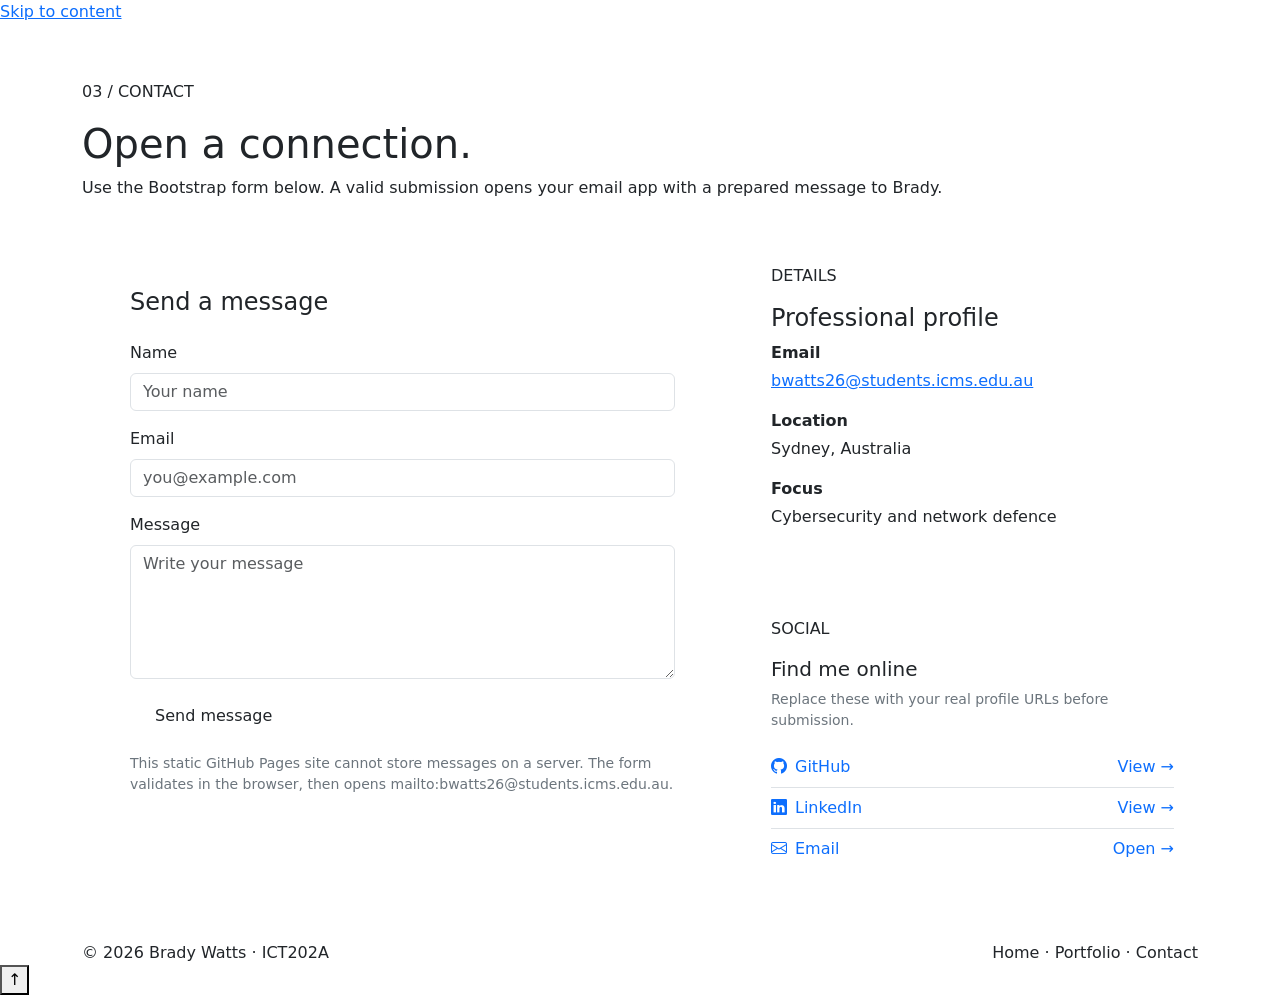
==== contact.html @ dea026ff "Add files via upload" ====
<!DOCTYPE html>
<html lang="en">
<head>
  <meta charset="UTF-8">
  <meta name="viewport" content="width=device-width, initial-scale=1">
  <title>Contact | Brady Watts</title>
  <meta name="description" content="Contact Brady Watts, ICMS cybersecurity student. Send a message by name, email and message form.">
  <link rel="preconnect" href="https://fonts.googleapis.com">
  <link rel="preconnect" href="https://fonts.gstatic.com" crossorigin>
  <link href="https://fonts.googleapis.com/css2?family=DM+Sans:wght@400;500;600;700&family=Space+Mono:wght@400;700&display=swap" rel="stylesheet">
  <link href="https://cdn.jsdelivr.net/npm/bootstrap@5.3.3/dist/css/bootstrap.min.css" rel="stylesheet">
  <link rel="stylesheet" href="https://cdn.jsdelivr.net/npm/bootstrap-icons@1.11.3/font/bootstrap-icons.min.css">
  <link rel="stylesheet" href="css/style.css">
</head>
<body>
  <a class="skip-link" href="#main">Skip to content</a>
  <div class="page-grid" aria-hidden="true"></div>
  <nav class="navbar navbar-expand-lg navbar-dark navbar-cyber sticky-top">
    <div class="container">
      <a class="navbar-brand" href="index.html"><span class="brand-mark">BW</span>brady<span>.sec</span></a>
      <button class="navbar-toggler" type="button" data-bs-toggle="collapse" data-bs-target="#mainNav" aria-controls="mainNav" aria-expanded="false" aria-label="Toggle navigation">
        <span class="navbar-toggler-icon"></span>
      </button>
      <div class="collapse navbar-collapse" id="mainNav">
        <ul class="navbar-nav ms-auto">
          <li class="nav-item"><a class="nav-link" href="index.html">Home</a></li>
          <li class="nav-item"><a class="nav-link" href="portfolio.html">Portfolio / Subjects</a></li>
          <li class="nav-item"><a class="nav-link active" aria-current="page" href="contact.html">Contact</a></li>
        </ul>
      </div>
    </div>
  </nav>

  <main id="main">
    <section class="hero pb-4">
      <div class="container">
        <p class="kicker">03 / CONTACT</p>
        <h1>Open a <span>connection.</span></h1>
        <p class="lead-muted">Use the Bootstrap form below. A valid submission opens your email app with a prepared message to Brady.</p>
      </div>
    </section>

    <section class="pb-5">
      <div class="container">
        <div class="row g-4">
          <div class="col-lg-7">
            <div class="panel p-4 p-md-5 h-100">
              <h2 class="h4 mb-4">Send a message</h2>
              <form id="contactForm" class="needs-validation" novalidate>
                <div class="mb-3">
                  <label for="name" class="form-label">Name</label>
                  <input type="text" class="form-control" id="name" name="name" required minlength="2" placeholder="Your name">
                  <div class="invalid-feedback">Please enter your name.</div>
                </div>
                <div class="mb-3">
                  <label for="email" class="form-label">Email</label>
                  <input type="email" class="form-control" id="email" name="email" required placeholder="you@example.com">
                  <div class="invalid-feedback">Please enter a valid email address.</div>
                </div>
                <div class="mb-3">
                  <label for="message" class="form-label">Message</label>
                  <textarea class="form-control" id="message" name="message" rows="5" required minlength="8" placeholder="Write your message"></textarea>
                  <div class="invalid-feedback">Please enter a message.</div>
                </div>
                <button type="submit" class="btn btn-mint px-4 py-2">Send message</button>
                <p class="form-status mt-3" id="formStatus" role="status"></p>
                <p class="small text-secondary mt-2">This static GitHub Pages site cannot store messages on a server. The form validates in the browser, then opens mailto:bwatts26@students.icms.edu.au.</p>
              </form>
            </div>
          </div>
          <div class="col-lg-5">
            <div class="info-card p-4 mb-4">
              <p class="section-kicker">DETAILS</p>
              <h2 class="h4">Professional profile</h2>
              <p class="mb-1"><strong>Email</strong></p>
              <p><a href="mailto:bwatts26@students.icms.edu.au">bwatts26@students.icms.edu.au</a></p>
              <p class="mb-1"><strong>Location</strong></p>
              <p>Sydney, Australia</p>
              <p class="mb-1"><strong>Focus</strong></p>
              <p>Cybersecurity and network defence</p>
            </div>
            <div class="info-card p-4">
              <p class="section-kicker">SOCIAL</p>
              <h2 class="h5">Find me online</h2>
              <p class="small text-secondary">Replace these with your real profile URLs before submission.</p>
              <a class="d-flex justify-content-between py-2 border-bottom text-decoration-none" href="https://github.com/" target="_blank" rel="noopener noreferrer">
                <span><i class="bi bi-github me-2"></i>GitHub</span><span>View →</span>
              </a>
              <a class="d-flex justify-content-between py-2 border-bottom text-decoration-none" href="https://www.linkedin.com/" target="_blank" rel="noopener noreferrer">
                <span><i class="bi bi-linkedin me-2"></i>LinkedIn</span><span>View →</span>
              </a>
              <a class="d-flex justify-content-between py-2 text-decoration-none" href="mailto:bwatts26@students.icms.edu.au">
                <span><i class="bi bi-envelope me-2"></i>Email</span><span>Open →</span>
              </a>
            </div>
          </div>
        </div>
      </div>
    </section>
  </main>

  <footer class="site-footer">
    <div class="container d-flex flex-wrap justify-content-between gap-2">
      <span>© <span id="year">2026</span> Brady Watts · ICT202A</span>
      <span>Home · Portfolio · Contact</span>
    </div>
  </footer>
  <button class="back-to-top" id="toTop" type="button" aria-label="Back to top">↑</button>
  <script src="https://cdn.jsdelivr.net/npm/bootstrap@5.3.3/dist/js/bootstrap.bundle.min.js"></script>
  <script src="js/script.js"></script>
</body>
</html>
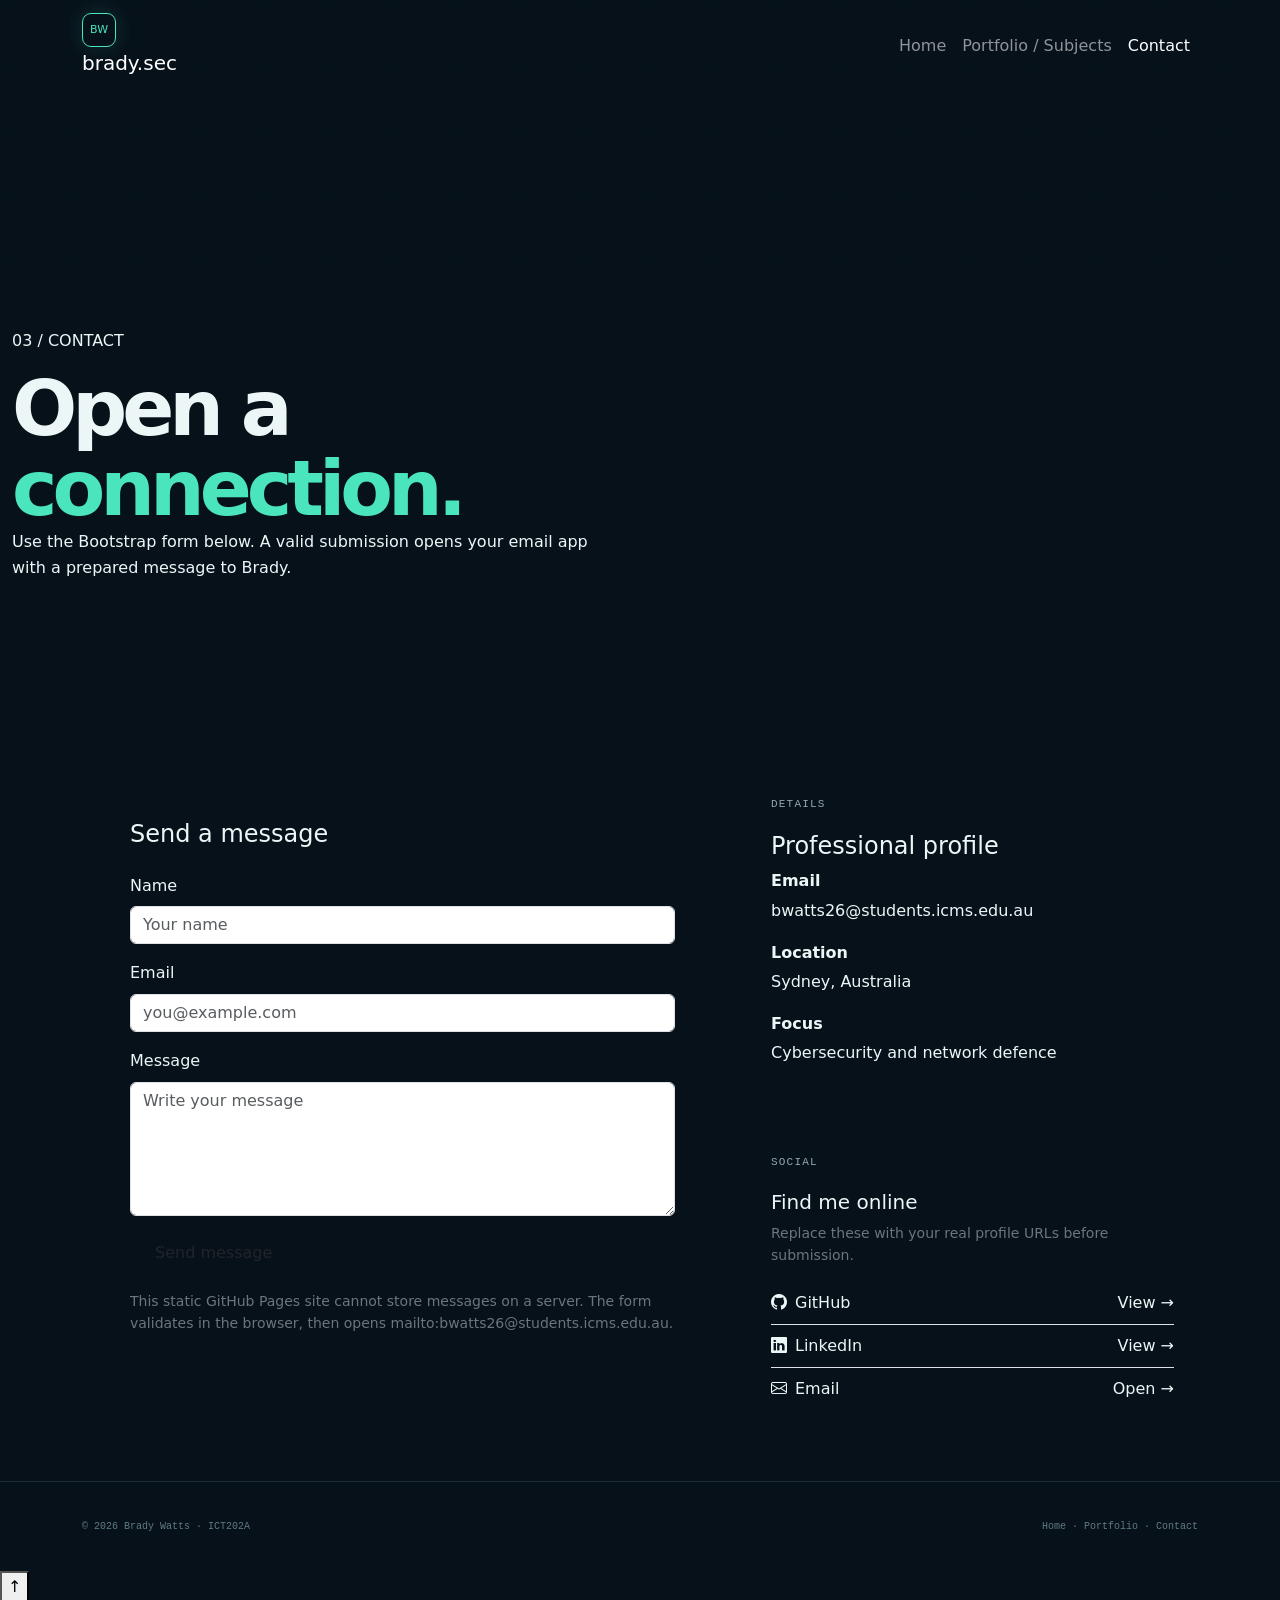
==== commit ad283d82: "Update stylesheet and script paths in contact.html" ====
--- a/contact.html
+++ b/contact.html
@@ -10,7 +10,7 @@
   <link href="https://fonts.googleapis.com/css2?family=DM+Sans:wght@400;500;600;700&family=Space+Mono:wght@400;700&display=swap" rel="stylesheet">
   <link href="https://cdn.jsdelivr.net/npm/bootstrap@5.3.3/dist/css/bootstrap.min.css" rel="stylesheet">
   <link rel="stylesheet" href="https://cdn.jsdelivr.net/npm/bootstrap-icons@1.11.3/font/bootstrap-icons.min.css">
-  <link rel="stylesheet" href="css/style.css">
+  <link rel="stylesheet" href="style.css">
 </head>
 <body>
   <a class="skip-link" href="#main">Skip to content</a>
@@ -107,6 +107,6 @@
   </footer>
   <button class="back-to-top" id="toTop" type="button" aria-label="Back to top">↑</button>
   <script src="https://cdn.jsdelivr.net/npm/bootstrap@5.3.3/dist/js/bootstrap.bundle.min.js"></script>
-  <script src="js/script.js"></script>
+  <script src="script.js"></script>
 </body>
 </html>
--- a/style.css
+++ b/style.css
@@ -0,0 +1,205 @@
+:root {
+  --bg: #07111a;
+  --bg-soft: #0b1822;
+  --panel: rgba(12, 28, 40, 0.78);
+  --panel-solid: #0d202d;
+  --line: rgba(151, 180, 198, 0.18);
+  --line-bright: rgba(74, 229, 187, 0.42);
+  --text: #edf6f6;
+  --muted: #93a7b3;
+  --mint: #4ae5bb;
+  --mint-dark: #1bc193;
+  --blue: #80a9ff;
+  --orange: #ffb86c;
+  --purple: #c49bff;
+  --danger: #ff7d8f;
+  --mono: "Space Mono", ui-monospace, SFMono-Regular, Menlo, Consolas, monospace;
+  --sans: "DM Sans", Inter, system-ui, -apple-system, BlinkMacSystemFont, "Segoe UI", sans-serif;
+  --shadow: 0 24px 70px rgba(0, 0, 0, 0.3);
+}
+
+* { box-sizing: border-box; }
+html { scroll-behavior: smooth; }
+body {
+  position: relative;
+  min-width: 320px;
+  margin: 0;
+  color: var(--text);
+  background: var(--bg);
+  font-family: var(--sans);
+  line-height: 1.6;
+  overflow-x: hidden;
+}
+body::selection { color: var(--bg); background: var(--mint); }
+a { color: inherit; text-decoration: none; }
+button, input, textarea { font: inherit; }
+button { cursor: pointer; }
+.shell { width: min(1180px, calc(100% - 48px)); margin-inline: auto; }
+.mono, .terminal-label, .terminal-window, .section-kicker, .filter-row, .file-type, .project-status, .tag-row, .code-profile, .footer-command { font-family: var(--mono); }
+.text-mint, .prompt-green { color: var(--mint); }
+.sr-only {
+  position: absolute; width: 1px; height: 1px; padding: 0; margin: -1px;
+  overflow: hidden; clip: rect(0, 0, 0, 0); white-space: nowrap; border: 0;
+}
+.skip-link { position: fixed; top: 12px; left: 12px; z-index: 100; padding: 10px 14px; border-radius: 8px; color: var(--bg); background: var(--mint); transform: translateY(-160%); transition: transform .2s ease; }
+.skip-link:focus { transform: translateY(0); }
+.page-grid {
+  position: fixed; inset: 0; z-index: -3; pointer-events: none; opacity: .32;
+  background-image: linear-gradient(rgba(74, 229, 187, .045) 1px, transparent 1px), linear-gradient(90deg, rgba(74, 229, 187, .045) 1px, transparent 1px);
+  background-size: 64px 64px;
+  mask-image: linear-gradient(to bottom, black, transparent 85%);
+}
+.ambient-glow { position: fixed; z-index: -2; width: 420px; height: 420px; border-radius: 50%; pointer-events: none; filter: blur(90px); opacity: .11; }
+.glow-one { top: 8%; left: -180px; background: var(--mint); }
+.glow-two { top: 42%; right: -220px; background: var(--blue); }
+
+/* Header */
+.site-header { position: sticky; top: 0; z-index: 20; border-bottom: 1px solid rgba(151, 180, 198, .1); background: rgba(7, 17, 26, .76); backdrop-filter: blur(18px); }
+.nav { min-height: 78px; display: flex; align-items: center; gap: 30px; }
+.brand { display: inline-flex; align-items: center; gap: 11px; font-family: var(--mono); font-size: 15px; font-weight: 700; letter-spacing: -.03em; }
+.brand-mark { display: grid; place-items: center; width: 34px; height: 34px; border: 1px solid var(--mint); border-radius: 9px; color: var(--mint); font-size: 11px; box-shadow: 0 0 22px rgba(74, 229, 187, .16); }
+.nav-links { display: flex; align-items: center; gap: 27px; margin-left: auto; color: var(--muted); font-family: var(--mono); font-size: 12px; }
+.nav-links a { transition: color .2s ease; }
+.nav-links a:hover, .nav-links a:focus-visible { color: var(--mint); }
+.nav-contact { padding: 10px 14px; border: 1px solid var(--line); border-radius: 6px; color: var(--text) !important; }
+.nav-contact:hover, .nav-contact:focus-visible { border-color: var(--mint); background: rgba(74, 229, 187, .07); }
+.system-status { display: flex; align-items: center; gap: 8px; color: var(--muted); font: 10px var(--mono); letter-spacing: .08em; white-space: nowrap; }
+.status-dot { width: 7px; height: 7px; border-radius: 50%; background: var(--mint); box-shadow: 0 0 12px var(--mint); }
+.nav-toggle { display: none; margin-left: auto; padding: 8px; border: 0; background: transparent; }
+.nav-toggle span { display: block; width: 23px; height: 2px; margin: 5px 0; background: var(--text); transition: transform .2s ease; }
+
+/* Hero */
+.hero { display: grid; grid-template-columns: minmax(0, 1.02fr) minmax(400px, .98fr); align-items: center; gap: clamp(42px, 7vw, 100px); min-height: 680px; padding-top: 84px; padding-bottom: 75px; }
+.terminal-label { margin: 0 0 22px; color: var(--muted); font-size: 12px; }
+.hero h1 { max-width: 700px; margin: 0; font-size: clamp(44px, 6vw, 79px); font-weight: 600; line-height: 1.04; letter-spacing: -.065em; }
+.hero h1 span { color: var(--mint); }
+.hero-description { max-width: 595px; margin: 27px 0 0; color: var(--muted); font-size: 17px; line-height: 1.75; }
+.hero-actions { display: flex; flex-wrap: wrap; gap: 12px; margin-top: 32px; }
+.button { display: inline-flex; align-items: center; justify-content: center; gap: 10px; min-height: 46px; padding: 0 17px; border: 1px solid transparent; border-radius: 6px; font-family: var(--mono); font-size: 12px; transition: transform .2s ease, border-color .2s ease, background .2s ease, box-shadow .2s ease; }
+.button:hover, .button:focus-visible { transform: translateY(-2px); }
+.button-primary { color: var(--bg); background: var(--mint); box-shadow: 0 12px 30px rgba(74, 229, 187, .13); }
+.button-primary:hover, .button-primary:focus-visible { background: #70f2ce; box-shadow: 0 15px 35px rgba(74, 229, 187, .22); }
+.button-ghost { border-color: var(--line); color: var(--text); background: rgba(255, 255, 255, .02); }
+.button-ghost:hover, .button-ghost:focus-visible { border-color: var(--mint); color: var(--mint); }
+.hero-meta { display: flex; gap: clamp(24px, 4vw, 50px); margin-top: 72px; }
+.hero-meta > div { display: flex; gap: 10px; color: var(--muted); font: 10px/1.35 var(--mono); text-transform: uppercase; letter-spacing: .05em; }
+.meta-number { color: var(--mint); font-size: 12px; }
+
+/* Terminal */
+.terminal-window { min-height: 445px; overflow: hidden; border: 1px solid rgba(74, 229, 187, .29); border-radius: 11px; background: rgba(5, 14, 21, .87); box-shadow: var(--shadow), 0 0 80px rgba(74, 229, 187, .07); }
+.terminal-topbar { display: flex; align-items: center; height: 43px; padding: 0 15px; border-bottom: 1px solid var(--line); background: rgba(255, 255, 255, .025); color: var(--muted); font-size: 10px; }
+.window-dots { display: flex; gap: 6px; margin-right: 17px; }
+.window-dots span { width: 8px; height: 8px; border-radius: 50%; background: #ff6f7d; }
+.window-dots span:nth-child(2) { background: var(--orange); }.window-dots span:nth-child(3) { background: var(--mint); }
+.terminal-path { overflow: hidden; text-overflow: ellipsis; white-space: nowrap; }
+.terminal-lock { margin-left: auto; color: var(--mint); font-size: 9px; }
+.terminal-output { min-height: 332px; padding: 25px 25px 8px; color: #c4d6d7; font-size: 12px; line-height: 1.8; }
+.terminal-line { margin: 0; white-space: pre-wrap; }
+.terminal-line.command { color: var(--text); }.terminal-line.command::first-letter { color: var(--mint); }
+.terminal-line.muted { color: #66808b; }.terminal-line.success { color: var(--mint); }.terminal-line.accent { color: var(--blue); }.terminal-line.error { color: var(--danger); }
+.terminal-form { display: flex; align-items: center; gap: 10px; padding: 0 25px; color: var(--mint); }
+.terminal-prompt { color: var(--mint); }.terminal-form input { width: 100%; border: 0; outline: 0; color: var(--text); background: transparent; font: 12px var(--mono); }
+.terminal-form input::placeholder { color: #58707b; }
+.terminal-suggestions { display: flex; flex-wrap: wrap; gap: 8px; padding: 14px 25px 21px; }
+.terminal-suggestions button { padding: 5px 9px; border: 1px solid rgba(74, 229, 187, .22); border-radius: 4px; color: var(--mint); background: rgba(74, 229, 187, .04); font: 10px var(--mono); }
+.terminal-suggestions button:hover, .terminal-suggestions button:focus-visible { border-color: var(--mint); background: rgba(74, 229, 187, .11); }
+.cursor { display: inline-block; width: 7px; height: 14px; margin-left: 4px; vertical-align: -2px; background: var(--mint); animation: blink 1s steps(2, start) infinite; }
+@keyframes blink { 50% { opacity: 0; } }
+.signal-strip { display: flex; align-items: center; justify-content: space-between; gap: 18px; min-height: 73px; border-top: 1px solid var(--line); border-bottom: 1px solid var(--line); color: #6f8792; font: 10px var(--mono); letter-spacing: .1em; }
+.signal-strip i { width: 5px; height: 5px; border-radius: 50%; background: var(--mint); box-shadow: 0 0 10px var(--mint); }
+
+/* Sections */
+.section { padding-top: 135px; }
+.section-heading { margin-bottom: 47px; }
+.section-kicker { margin: 0 0 18px; color: var(--muted); font-size: 11px; letter-spacing: .11em; }
+.section-kicker span { color: var(--mint); }
+.heading-row { display: flex; align-items: end; justify-content: space-between; gap: 50px; }
+.heading-row h2, .contact-copy h2 { margin: 0; font-size: clamp(34px, 4.7vw, 60px); font-weight: 500; line-height: 1.06; letter-spacing: -.06em; }
+.heading-row h2 em, .contact-copy h2 em { color: var(--mint); font-style: normal; }
+.heading-row > p { max-width: 410px; margin: 0 0 3px; color: var(--muted); font-size: 14px; line-height: 1.75; }
+.filter-row { display: flex; align-items: center; gap: 10px; margin-bottom: 19px; color: var(--muted); font-size: 11px; }
+.filter-label { margin-right: 5px; color: #68808b; }
+.filter-button { padding: 7px 10px; border: 1px solid var(--line); border-radius: 5px; color: var(--muted); background: transparent; font: 11px var(--mono); }
+.filter-button span { margin-left: 5px; color: #68808b; }.filter-button:hover, .filter-button:focus-visible, .filter-button.active { border-color: var(--mint); color: var(--mint); background: rgba(74, 229, 187, .07); }
+.project-grid { display: grid; grid-template-columns: repeat(2, minmax(0, 1fr)); gap: 18px; }
+.project-card { overflow: hidden; border: 1px solid var(--line); border-radius: 9px; background: var(--panel); transition: transform .25s ease, border-color .25s ease, box-shadow .25s ease; }
+.project-card:hover { transform: translateY(-5px); border-color: rgba(74, 229, 187, .5); box-shadow: 0 20px 55px rgba(0, 0, 0, .2); }
+.project-card.is-hidden { display: none; }
+.project-visual { position: relative; height: 220px; overflow: hidden; border-bottom: 1px solid var(--line); background-color: #0a1923; }
+.project-visual::after { position: absolute; inset: 0; pointer-events: none; content: ""; background: linear-gradient(120deg, transparent 30%, rgba(255,255,255,.05), transparent 70%); transform: translateX(-100%); transition: transform .7s ease; }
+.project-card:hover .project-visual::after { transform: translateX(100%); }
+.visual-caption { position: absolute; top: 17px; left: 18px; color: rgba(237, 246, 246, .58); font: 9px var(--mono); letter-spacing: .12em; }
+.visual-network { background: radial-gradient(circle at 50% 65%, rgba(74, 229, 187, .17), transparent 36%), #0a1923; }
+.network-visual-lines span { position: absolute; left: 18%; right: 18%; height: 1px; background: linear-gradient(90deg, transparent, rgba(74, 229, 187, .55), transparent); transform-origin: center; }
+.network-visual-lines span:nth-child(1) { top: 47%; transform: rotate(12deg); }.network-visual-lines span:nth-child(2) { top: 59%; transform: rotate(-10deg); }.network-visual-lines span:nth-child(3) { top: 50%; transform: rotate(0deg); opacity: .45; }.network-visual-lines span:nth-child(4) { top: 38%; transform: rotate(-25deg); opacity: .4; }
+.visual-node { position: absolute; display: grid; place-items: center; width: 48px; height: 48px; border: 1px solid var(--mint); border-radius: 50%; color: var(--mint); background: #0b202a; font: 10px var(--mono); box-shadow: 0 0 26px rgba(74, 229, 187, .17); }
+.visual-node::after { position: absolute; width: 8px; height: 8px; border-radius: 50%; background: var(--mint); box-shadow: 0 0 12px var(--mint); content: ""; }
+.node-a { top: 37%; left: 15%; }.node-b { top: 52%; left: 47%; background: #12342f; }.node-c { top: 31%; right: 14%; }
+.visual-lab { background: linear-gradient(135deg, #0a1923, #112836); }.lab-screen { position: absolute; right: 13%; bottom: 18%; left: 13%; display: grid; gap: 8px; padding: 16px; border: 1px solid rgba(74, 229, 187, .3); border-radius: 6px; background: rgba(2, 10, 15, .68); color: #73919a; font: 10px/1.4 var(--mono); box-shadow: 0 12px 40px rgba(0,0,0,.25); }.lab-screen .green-line { color: var(--mint); }
+.visual-web { display: grid; place-items: center; background: radial-gradient(circle at 70% 25%, rgba(128, 169, 255, .2), transparent 35%), #0a1923; }.browser-frame { width: 62%; overflow: hidden; border: 1px solid rgba(128, 169, 255, .55); border-radius: 6px; background: #0e2433; transform: perspective(500px) rotateY(-12deg) rotateX(4deg); box-shadow: 22px 18px 35px rgba(0,0,0,.25); }.browser-bar { display: flex; gap: 5px; padding: 8px 10px; border-bottom: 1px solid var(--line); }.browser-bar i { width: 5px; height: 5px; border-radius: 50%; background: var(--danger); }.browser-bar i:nth-child(2) { background: var(--orange); }.browser-bar i:nth-child(3) { background: var(--mint); }.browser-content { display: grid; gap: 9px; padding: 19px; }.browser-content span { display: block; width: 70%; height: 5px; border-radius: 5px; background: #50759c; }.browser-content span:nth-child(2) { width: 48%; background: var(--mint); }.browser-content span:nth-child(3) { width: 85%; }.browser-content b { display: block; width: 44%; height: 30px; margin-top: 8px; border-radius: 4px; background: rgba(128, 169, 255, .45); }.visual-code { display: grid; align-items: center; background: radial-gradient(circle at 25% 100%, rgba(196, 155, 255, .15), transparent 35%), #0a1923; }.visual-code pre { margin: 35px 0 0 16%; color: #88a3ac; font: 11px/2 var(--mono); }.code-purple { color: var(--purple); }.code-blue { color: var(--blue); }.code-green { color: var(--mint); }
+.project-card-body { padding: 21px 22px 23px; }.project-card-top { display: flex; align-items: center; justify-content: space-between; gap: 10px; }.file-type { color: var(--mint); font-size: 10px; letter-spacing: .08em; }.project-status { display: inline-flex; align-items: center; gap: 7px; color: #8ea1a9; font-size: 9px; }.project-status i { width: 6px; height: 6px; border-radius: 50%; background: var(--orange); }.status-complete i { background: var(--mint); }.status-progress i { background: var(--blue); }.project-card h3 { margin: 18px 0 9px; font-size: 22px; font-weight: 500; letter-spacing: -.035em; }.project-card p { min-height: 72px; margin: 0; color: var(--muted); font-size: 13px; line-height: 1.7; }.tag-row { display: flex; flex-wrap: wrap; gap: 7px; margin-top: 21px; }.tag-row span { padding: 5px 8px; border: 1px solid var(--line); border-radius: 4px; color: #a7bbc0; font-size: 9px; }.project-open { display: flex; align-items: center; justify-content: space-between; width: 100%; margin-top: 25px; padding: 12px 0 0; border: 0; border-top: 1px solid var(--line); color: var(--mint); background: transparent; text-align: left; font: 11px var(--mono); }.project-open:hover { color: #b1ffe9; }
+
+/* Interactive lab */
+.lab-section { position: relative; }.lab-layout { display: grid; grid-template-columns: 1.45fr .8fr; gap: 18px; }.network-map, .node-panel, .code-profile, .skills-panel { border: 1px solid var(--line); border-radius: 9px; background: var(--panel); }.network-map { position: relative; display: grid; grid-template-columns: repeat(4, 1fr); align-items: center; min-height: 305px; padding: 30px 24px; overflow: hidden; background: radial-gradient(circle at 50% 50%, rgba(74, 229, 187, .07), transparent 48%), var(--panel); }.network-map::before { position: absolute; inset: 18px; border: 1px dashed rgba(74, 229, 187, .11); border-radius: 5px; content: ""; pointer-events: none; }.map-line { position: absolute; top: 50%; height: 1px; background: linear-gradient(90deg, rgba(74,229,187,.06), rgba(74,229,187,.6), rgba(74,229,187,.06)); }.line-one { right: 75%; left: 20%; }.line-two { right: 50%; left: 44%; }.line-three { right: 20%; left: 75%; }.network-node { position: relative; z-index: 1; display: flex; align-items: center; justify-content: center; flex-direction: column; gap: 7px; width: 130px; height: 126px; margin-inline: auto; padding: 10px; border: 1px solid var(--line); border-radius: 8px; color: var(--muted); background: rgba(7, 17, 26, .88); transition: color .2s ease, border-color .2s ease, transform .2s ease, box-shadow .2s ease; }.network-node:hover, .network-node:focus-visible, .network-node.active { color: var(--text); border-color: var(--mint); transform: translateY(-4px); box-shadow: 0 0 28px rgba(74, 229, 187, .12); }.node-symbol { display: grid; place-items: center; width: 39px; height: 39px; border: 1px solid currentColor; border-radius: 50%; color: var(--mint); font: 20px var(--mono); }.network-node strong { font: 12px var(--mono); }.network-node small { color: #6f8792; font: 9px var(--mono); }.node-panel { padding: 31px 28px; }.panel-kicker { margin: 0 0 15px; color: var(--mint); font: 10px var(--mono); letter-spacing: .11em; }.node-panel h3 { margin: 0 0 11px; font-size: 25px; font-weight: 500; letter-spacing: -.04em; }.node-panel > p:not(.panel-kicker) { margin: 0; color: var(--muted); font-size: 13px; line-height: 1.75; }.panel-data { display: flex; align-items: center; justify-content: space-between; margin-top: 28px; padding-top: 15px; border-top: 1px solid var(--line); color: #66808b; font: 10px var(--mono); }.panel-data strong { color: var(--mint); font-size: 10px; font-weight: 400; }
+
+/* About */
+.about-grid { display: grid; grid-template-columns: 1fr 1fr; gap: 18px; }.code-profile { overflow: hidden; background: #08151e; }.code-header { display: flex; justify-content: space-between; padding: 15px 20px; border-bottom: 1px solid var(--line); color: #738b95; font: 10px var(--mono); }.code-header span:last-child { color: var(--mint); }.code-profile pre { margin: 0; padding: 25px 26px 28px; color: #a9bdc1; font: 12px/2.15 var(--mono); white-space: pre-wrap; }.code-brace { color: var(--text); }.code-key { color: var(--blue); }.code-string { color: var(--mint); }.skills-panel { padding: 29px 27px; }.skill-group { margin-top: 22px; }.skill-group > div:first-child { display: flex; justify-content: space-between; gap: 16px; color: #d2e1e2; font: 11px var(--mono); }.skill-level { color: #75909a; font-size: 9px; }.skill-track { height: 4px; margin-top: 10px; border-radius: 10px; background: rgba(151, 180, 198, .15); }.skill-track span { display: block; height: 100%; border-radius: inherit; background: var(--mint); box-shadow: 0 0 12px rgba(74,229,187,.45); }.skills-note { margin: 31px 0 0; color: #78919a; font: 10px var(--mono); }
+
+/* Contact and footer */
+.contact-section { padding-bottom: 125px; }.contact-card { display: grid; grid-template-columns: .9fr 1.1fr; gap: 70px; padding: clamp(28px, 5vw, 58px); border: 1px solid rgba(74, 229, 187, .32); border-radius: 11px; background: radial-gradient(circle at 10% 100%, rgba(74,229,187,.12), transparent 40%), #0a1923; box-shadow: var(--shadow); }.contact-copy h2 { margin-bottom: 20px; font-size: clamp(35px, 4vw, 52px); }.contact-copy > p:not(.section-kicker) { max-width: 370px; margin: 0; color: var(--muted); font-size: 14px; line-height: 1.75; }.email-link { display: inline-flex; gap: 10px; margin-top: 28px; color: var(--mint); font: 13px var(--mono); border-bottom: 1px solid rgba(74,229,187,.35); padding-bottom: 5px; }.email-link:hover { border-color: var(--mint); }.contact-form { align-self: center; }.form-row { display: grid; grid-template-columns: 1fr 1fr; gap: 14px; }.field { display: flex; flex-direction: column; margin-bottom: 17px; }.field label { margin-bottom: 8px; color: #b3c6c8; font: 10px var(--mono); }.field input, .field textarea { width: 100%; border: 1px solid var(--line); border-radius: 5px; outline: 0; color: var(--text); background: rgba(2,10,15,.42); padding: 12px 13px; font-size: 13px; transition: border-color .2s ease, box-shadow .2s ease; }.field textarea { min-height: 110px; resize: vertical; }.field input:focus, .field textarea:focus { border-color: var(--mint); box-shadow: 0 0 0 3px rgba(74,229,187,.09); }.field.has-error input, .field.has-error textarea { border-color: var(--danger); }.field-error { display: none; margin-top: 5px; color: var(--danger); font: 10px var(--mono); }.field.has-error .field-error { display: block; }.contact-form .button { margin-top: 3px; }.form-note { display: flex; gap: 8px; margin: 16px 0 0; color: #78919a; font: 10px/1.6 var(--mono); }.form-note > span { display: grid; flex: 0 0 15px; place-items: center; width: 15px; height: 15px; border: 1px solid #78919a; border-radius: 50%; font-size: 9px; }.form-message { margin: 14px 0 0; padding: 10px 12px; border: 1px solid rgba(74,229,187,.35); border-radius: 5px; color: var(--mint); background: rgba(74,229,187,.06); font: 10px/1.6 var(--mono); }.site-footer { display: flex; align-items: center; justify-content: space-between; min-height: 90px; border-top: 1px solid var(--line); color: #607b85; font: 10px var(--mono); }.footer-command { color: #728e96; }.to-top { position: fixed; right: 22px; bottom: 22px; z-index: 8; display: grid; place-items: center; width: 40px; height: 40px; border: 1px solid var(--line); border-radius: 6px; color: var(--mint); background: rgba(7,17,26,.86); opacity: 0; pointer-events: none; transform: translateY(8px); transition: opacity .2s ease, transform .2s ease, border-color .2s ease; }.to-top.visible { opacity: 1; pointer-events: auto; transform: translateY(0); }.to-top:hover, .to-top:focus-visible { border-color: var(--mint); }
+
+/* Dialog */
+.project-dialog { width: min(650px, calc(100% - 30px)); padding: 0; border: 1px solid rgba(74,229,187,.42); border-radius: 10px; color: var(--text); background: #0b1c28; box-shadow: 0 30px 100px rgba(0,0,0,.58); }.project-dialog::backdrop { background: rgba(1, 7, 11, .78); backdrop-filter: blur(6px); }.dialog-inner { position: relative; padding: 35px; }.dialog-close { position: absolute; top: 16px; right: 17px; width: 30px; height: 30px; border: 1px solid var(--line); border-radius: 50%; color: var(--muted); background: transparent; font-size: 21px; line-height: 1; }.dialog-close:hover, .dialog-close:focus-visible { border-color: var(--mint); color: var(--mint); }.dialog-file { color: var(--mint); font: 10px var(--mono); letter-spacing: .1em; }.dialog-inner h2 { margin: 13px 35px 13px 0; font-size: 32px; font-weight: 500; letter-spacing: -.05em; }.dialog-inner p { color: var(--muted); font-size: 14px; line-height: 1.75; }.dialog-list { display: grid; gap: 9px; margin: 22px 0 0; padding: 19px 20px; border: 1px solid var(--line); border-radius: 6px; color: #c9d9da; background: rgba(2,10,15,.4); font: 11px/1.6 var(--mono); }.dialog-list strong { color: var(--mint); font-weight: 400; }
+
+/* Reveal and responsive behaviour */
+.reveal { opacity: 0; transform: translateY(18px); transition: opacity .65s ease, transform .65s ease; }.reveal.revealed { opacity: 1; transform: none; }
+@media (max-width: 980px) {
+  .hero { grid-template-columns: 1fr; min-height: auto; padding-top: 70px; }.hero-description { max-width: 720px; }.terminal-window { max-width: 690px; }.project-grid { grid-template-columns: repeat(2, minmax(0,1fr)); }.lab-layout { grid-template-columns: 1fr; }.node-panel { max-width: none; }.contact-card { gap: 38px; }
+}
+@media (max-width: 760px) {
+  .shell { width: min(100% - 30px, 620px); }.nav { min-height: 68px; }.system-status { display: none; }.nav-toggle { display: block; }.nav-links { position: absolute; top: 68px; right: 15px; left: 15px; display: none; flex-direction: column; align-items: stretch; gap: 0; padding: 8px; border: 1px solid var(--line); border-radius: 7px; background: rgba(8, 22, 32, .97); box-shadow: var(--shadow); }.nav-links.open { display: flex; }.nav-links a { padding: 12px; }.nav-contact { margin-top: 5px; text-align: center; }.hero { padding-top: 56px; padding-bottom: 53px; }.hero h1 { font-size: clamp(42px, 12vw, 63px); }.hero-description { font-size: 15px; }.hero-meta { gap: 18px; margin-top: 54px; }.hero-meta > div { font-size: 8px; }.signal-strip { flex-wrap: wrap; justify-content: flex-start; gap: 9px 15px; padding: 17px 0; line-height: 1.5; }.signal-strip i { display: none; }.section { padding-top: 95px; }.heading-row { display: block; }.heading-row > p { margin-top: 19px; }.project-grid, .about-grid, .contact-card { grid-template-columns: 1fr; }.project-card p { min-height: auto; }.network-map { grid-template-columns: repeat(2, 1fr); gap: 22px 5px; padding: 32px 10px; }.map-line { display: none; }.network-node { width: 125px; height: 112px; }.contact-section { padding-bottom: 90px; }.site-footer { flex-direction: column; align-items: flex-start; justify-content: center; gap: 8px; padding: 24px 0; }.form-row { grid-template-columns: 1fr; gap: 0; }.dialog-inner { padding: 29px 22px; }
+}
+@media (max-width: 430px) { .terminal-output { min-height: 350px; padding-inline: 17px; }.terminal-form { padding-inline: 17px; }.terminal-suggestions { padding-inline: 17px; }.hero-meta { flex-wrap: wrap; }.project-visual { height: 190px; }.heading-row h2 { font-size: 38px; } }
+@media (prefers-reduced-motion: reduce) { *, *::before, *::after { scroll-behavior: auto !important; animation-duration: .01ms !important; animation-iteration-count: 1 !important; transition-duration: .01ms !important; }.reveal { opacity: 1; transform: none; } }
+.profile-photo {
+  display: block;
+  width: 180px;
+  height: 180px;
+  margin: 24px 0;
+  object-fit: cover;
+  border-radius: 50%;
+  border: 2px solid #4ae5bb;
+  box-shadow: 0 0 24px rgba(74, 229, 187, 0.25);
+}
+.social-links {
+  display: flex;
+  flex-wrap: wrap;
+  gap: 12px;
+  margin-top: 18px;
+}
+
+.social-link {
+  display: inline-flex;
+  align-items: center;
+  gap: 8px;
+  padding: 10px 14px;
+  border: 1px solid rgba(74, 229, 187, 0.28);
+  border-radius: 6px;
+  color: #4ae5bb;
+  font-family: "Space Mono", monospace;
+  font-size: 12px;
+}
+
+.social-link:hover {
+  border-color: #4ae5bb;
+  background: rgba(74, 229, 187, 0.08);
+  color: #b1ffe9;
+}
+.project-card {
+  transition: transform 0.25s ease, box-shadow 0.25s ease;
+}
+
+.project-card:hover {
+  transform: scale(1.03);
+  box-shadow: 0 18px 40px rgba(0, 0, 0, 0.35);
+}
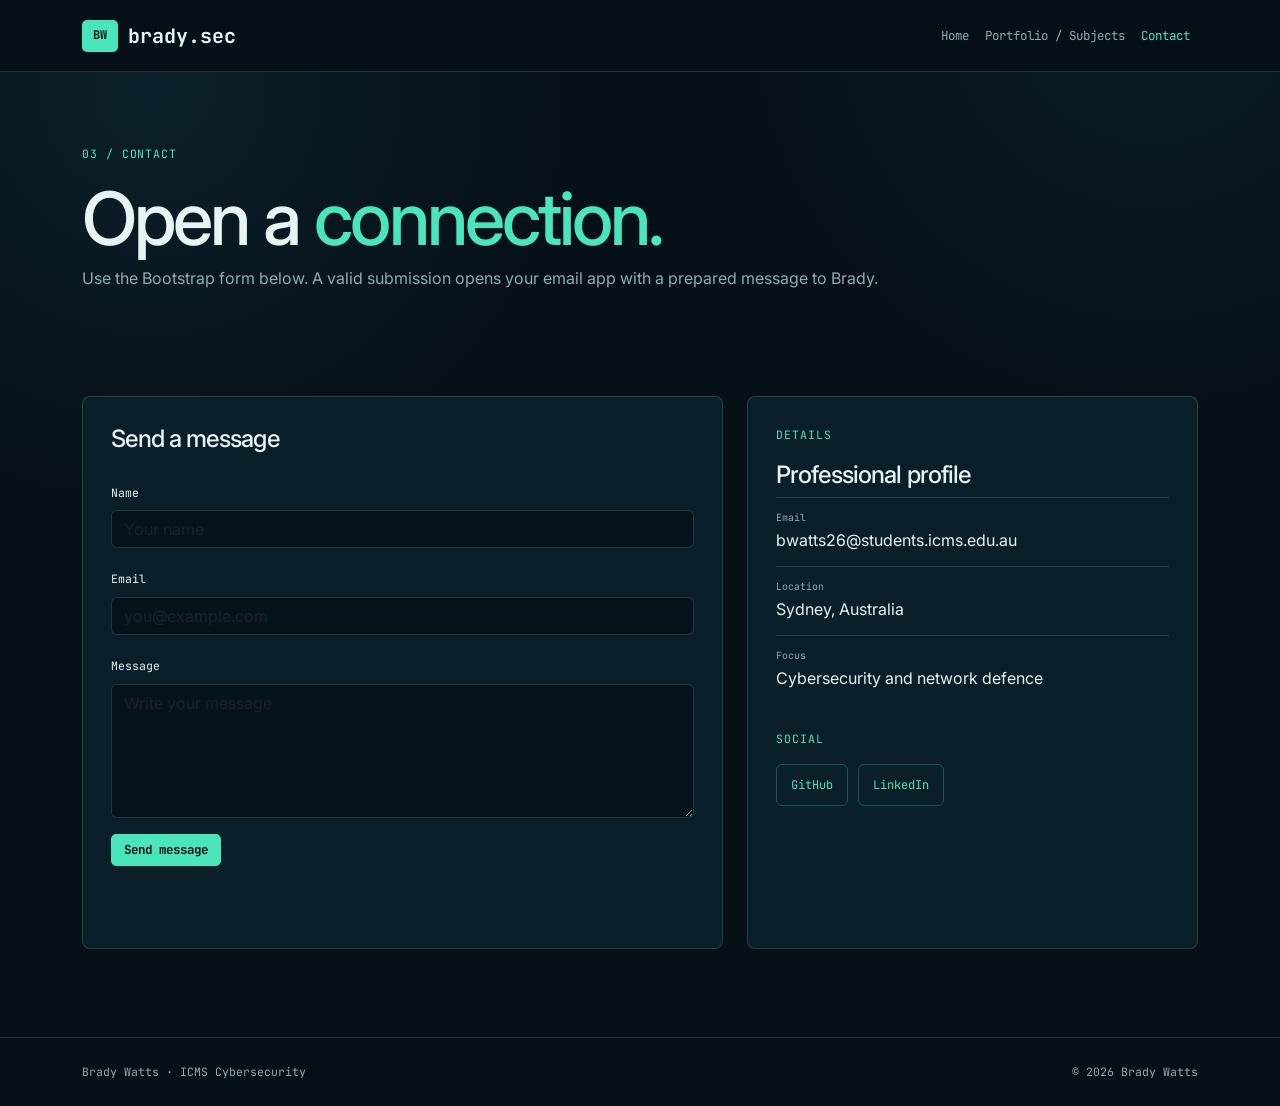
==== commit 7e93a197: "Add files via upload" ====
--- a/contact.html
+++ b/contact.html
@@ -4,20 +4,17 @@
   <meta charset="UTF-8">
   <meta name="viewport" content="width=device-width, initial-scale=1">
   <title>Contact | Brady Watts</title>
-  <meta name="description" content="Contact Brady Watts, ICMS cybersecurity student. Send a message by name, email and message form.">
-  <link rel="preconnect" href="https://fonts.googleapis.com">
-  <link rel="preconnect" href="https://fonts.gstatic.com" crossorigin>
-  <link href="https://fonts.googleapis.com/css2?family=DM+Sans:wght@400;500;600;700&family=Space+Mono:wght@400;700&display=swap" rel="stylesheet">
   <link href="https://cdn.jsdelivr.net/npm/bootstrap@5.3.3/dist/css/bootstrap.min.css" rel="stylesheet">
-  <link rel="stylesheet" href="https://cdn.jsdelivr.net/npm/bootstrap-icons@1.11.3/font/bootstrap-icons.min.css">
   <link rel="stylesheet" href="style.css">
 </head>
 <body>
   <a class="skip-link" href="#main">Skip to content</a>
-  <div class="page-grid" aria-hidden="true"></div>
-  <nav class="navbar navbar-expand-lg navbar-dark navbar-cyber sticky-top">
+
+  <nav class="navbar navbar-expand-lg navbar-dark sticky-top site-header">
     <div class="container">
-      <a class="navbar-brand" href="index.html"><span class="brand-mark">BW</span>brady<span>.sec</span></a>
+      <a class="navbar-brand brand" href="index.html">
+        <span class="brand-mark">BW</span> brady.sec
+      </a>
       <button class="navbar-toggler" type="button" data-bs-toggle="collapse" data-bs-target="#mainNav" aria-controls="mainNav" aria-expanded="false" aria-label="Toggle navigation">
         <span class="navbar-toggler-icon"></span>
       </button>
@@ -25,14 +22,14 @@
         <ul class="navbar-nav ms-auto">
           <li class="nav-item"><a class="nav-link" href="index.html">Home</a></li>
           <li class="nav-item"><a class="nav-link" href="portfolio.html">Portfolio / Subjects</a></li>
-          <li class="nav-item"><a class="nav-link active" aria-current="page" href="contact.html">Contact</a></li>
+          <li class="nav-item"><a class="nav-link active" href="contact.html">Contact</a></li>
         </ul>
       </div>
     </div>
   </nav>
 
   <main id="main">
-    <section class="hero pb-4">
+    <section class="page-hero pb-0">
       <div class="container">
         <p class="kicker">03 / CONTACT</p>
         <h1>Open a <span>connection.</span></h1>
@@ -40,58 +37,56 @@
       </div>
     </section>
 
-    <section class="pb-5">
+    <section class="section">
       <div class="container">
         <div class="row g-4">
-          <div class="col-lg-7">
-            <div class="panel p-4 p-md-5 h-100">
+          <div class="col-12 col-lg-7">
+            <div class="contact-panel">
               <h2 class="h4 mb-4">Send a message</h2>
-              <form id="contactForm" class="needs-validation" novalidate>
+              <form id="contactForm" novalidate>
                 <div class="mb-3">
-                  <label for="name" class="form-label">Name</label>
-                  <input type="text" class="form-control" id="name" name="name" required minlength="2" placeholder="Your name">
+                  <label class="form-label" for="visitorName">Name</label>
+                  <input class="form-control" id="visitorName" name="name" type="text" placeholder="Your name" required>
                   <div class="invalid-feedback">Please enter your name.</div>
                 </div>
                 <div class="mb-3">
-                  <label for="email" class="form-label">Email</label>
-                  <input type="email" class="form-control" id="email" name="email" required placeholder="you@example.com">
+                  <label class="form-label" for="visitorEmail">Email</label>
+                  <input class="form-control" id="visitorEmail" name="email" type="email" placeholder="you@example.com" required>
                   <div class="invalid-feedback">Please enter a valid email address.</div>
                 </div>
                 <div class="mb-3">
-                  <label for="message" class="form-label">Message</label>
-                  <textarea class="form-control" id="message" name="message" rows="5" required minlength="8" placeholder="Write your message"></textarea>
+                  <label class="form-label" for="visitorMessage">Message</label>
+                  <textarea class="form-control" id="visitorMessage" name="message" rows="5" placeholder="Write your message" required></textarea>
                   <div class="invalid-feedback">Please enter a message.</div>
                 </div>
-                <button type="submit" class="btn btn-mint px-4 py-2">Send message</button>
+                <button class="btn btn-primary" type="submit">Send message</button>
                 <p class="form-status mt-3" id="formStatus" role="status"></p>
-                <p class="small text-secondary mt-2">This static GitHub Pages site cannot store messages on a server. The form validates in the browser, then opens mailto:bwatts26@students.icms.edu.au.</p>
               </form>
             </div>
           </div>
-          <div class="col-lg-5">
-            <div class="info-card p-4 mb-4">
-              <p class="section-kicker">DETAILS</p>
+          <div class="col-12 col-lg-5">
+            <div class="info-card">
+              <p class="kicker">DETAILS</p>
               <h2 class="h4">Professional profile</h2>
-              <p class="mb-1"><strong>Email</strong></p>
-              <p><a href="mailto:bwatts26@students.icms.edu.au">bwatts26@students.icms.edu.au</a></p>
-              <p class="mb-1"><strong>Location</strong></p>
-              <p>Sydney, Australia</p>
-              <p class="mb-1"><strong>Focus</strong></p>
-              <p>Cybersecurity and network defence</p>
-            </div>
-            <div class="info-card p-4">
-              <p class="section-kicker">SOCIAL</p>
-              <h2 class="h5">Find me online</h2>
-              <p class="small text-secondary">Replace these with your real profile URLs before submission.</p>
-              <a class="d-flex justify-content-between py-2 border-bottom text-decoration-none" href="https://github.com/" target="_blank" rel="noopener noreferrer">
-                <span><i class="bi bi-github me-2"></i>GitHub</span><span>View →</span>
-              </a>
-              <a class="d-flex justify-content-between py-2 border-bottom text-decoration-none" href="https://www.linkedin.com/" target="_blank" rel="noopener noreferrer">
-                <span><i class="bi bi-linkedin me-2"></i>LinkedIn</span><span>View →</span>
-              </a>
-              <a class="d-flex justify-content-between py-2 text-decoration-none" href="mailto:bwatts26@students.icms.edu.au">
-                <span><i class="bi bi-envelope me-2"></i>Email</span><span>Open →</span>
-              </a>
+              <div class="detail-list">
+                <div>
+                  <small>Email</small>
+                  <a href="mailto:bwatts26@students.icms.edu.au">bwatts26@students.icms.edu.au</a>
+                </div>
+                <div>
+                  <small>Location</small>
+                  <span>Sydney, Australia</span>
+                </div>
+                <div>
+                  <small>Focus</small>
+                  <span>Cybersecurity and network defence</span>
+                </div>
+              </div>
+              <p class="kicker mt-4">SOCIAL</p>
+              <div class="social-links mt-3">
+                <a class="social-link" href="https://github.com/BRady609-coder" target="_blank" rel="noopener noreferrer">GitHub</a>
+                <a class="social-link" href="https://www.linkedin.com/in/brady-watts-739b74410" target="_blank" rel="noopener noreferrer">LinkedIn</a>
+              </div>
             </div>
           </div>
         </div>
@@ -99,13 +94,14 @@
     </section>
   </main>
 
-  <footer class="site-footer">
+  <footer class="site-footer py-4">
     <div class="container d-flex flex-wrap justify-content-between gap-2">
-      <span>© <span id="year">2026</span> Brady Watts · ICT202A</span>
-      <span>Home · Portfolio · Contact</span>
+      <span>Brady Watts · ICMS Cybersecurity</span>
+      <span>&copy; <span id="currentYear">2026</span> Brady Watts</span>
     </div>
   </footer>
-  <button class="back-to-top" id="toTop" type="button" aria-label="Back to top">↑</button>
+
+  <button class="back-to-top" id="backToTop" type="button" aria-label="Back to top">↑</button>
   <script src="https://cdn.jsdelivr.net/npm/bootstrap@5.3.3/dist/js/bootstrap.bundle.min.js"></script>
   <script src="script.js"></script>
 </body>
--- a/style.css
+++ b/style.css
@@ -1,205 +1,324 @@
+@import url("https://fonts.googleapis.com/css2?family=Inter:wght@400;600;700&family=JetBrains+Mono:wght@400;600;700&display=swap");
+
 :root {
-  --bg: #07111a;
-  --bg-soft: #0b1822;
-  --panel: rgba(12, 28, 40, 0.78);
-  --panel-solid: #0d202d;
-  --line: rgba(151, 180, 198, 0.18);
-  --line-bright: rgba(74, 229, 187, 0.42);
-  --text: #edf6f6;
-  --muted: #93a7b3;
-  --mint: #4ae5bb;
-  --mint-dark: #1bc193;
-  --blue: #80a9ff;
-  --orange: #ffb86c;
-  --purple: #c49bff;
-  --danger: #ff7d8f;
-  --mono: "Space Mono", ui-monospace, SFMono-Regular, Menlo, Consolas, monospace;
-  --sans: "DM Sans", Inter, system-ui, -apple-system, BlinkMacSystemFont, "Segoe UI", sans-serif;
-  --shadow: 0 24px 70px rgba(0, 0, 0, 0.3);
+  --bg: #061018;
+  --panel: #0b1f2b;
+  --panel-2: #102c3a;
+  --text: #e6f4f4;
+  --muted: #91aab5;
+  --green: #4ae5bb;
+  --cyan: #45d9ff;
+  --yellow: #ffd166;
+  --line: rgba(230, 244, 244, 0.14);
+  --green-line: rgba(74, 229, 187, 0.28);
+  --shadow: 0 24px 70px rgba(0, 0, 0, 0.32);
+  --mono: "JetBrains Mono", monospace;
+  --sans: "Inter", sans-serif;
 }
 
 * { box-sizing: border-box; }
 html { scroll-behavior: smooth; }
 body {
-  position: relative;
   min-width: 320px;
-  margin: 0;
-  color: var(--text);
-  background: var(--bg);
+  background:
+    radial-gradient(circle at 12% 8%, rgba(69, 217, 255, 0.08), transparent 28%),
+    radial-gradient(circle at 90% 0%, rgba(74, 229, 187, 0.07), transparent 26%),
+    var(--bg);
+  color: var(--text);
   font-family: var(--sans);
-  line-height: 1.6;
-  overflow-x: hidden;
-}
-body::selection { color: var(--bg); background: var(--mint); }
+  line-height: 1.7;
+}
 a { color: inherit; text-decoration: none; }
-button, input, textarea { font: inherit; }
-button { cursor: pointer; }
-.shell { width: min(1180px, calc(100% - 48px)); margin-inline: auto; }
-.mono, .terminal-label, .terminal-window, .section-kicker, .filter-row, .file-type, .project-status, .tag-row, .code-profile, .footer-command { font-family: var(--mono); }
-.text-mint, .prompt-green { color: var(--mint); }
-.sr-only {
-  position: absolute; width: 1px; height: 1px; padding: 0; margin: -1px;
-  overflow: hidden; clip: rect(0, 0, 0, 0); white-space: nowrap; border: 0;
-}
-.skip-link { position: fixed; top: 12px; left: 12px; z-index: 100; padding: 10px 14px; border-radius: 8px; color: var(--bg); background: var(--mint); transform: translateY(-160%); transition: transform .2s ease; }
-.skip-link:focus { transform: translateY(0); }
-.page-grid {
-  position: fixed; inset: 0; z-index: -3; pointer-events: none; opacity: .32;
-  background-image: linear-gradient(rgba(74, 229, 187, .045) 1px, transparent 1px), linear-gradient(90deg, rgba(74, 229, 187, .045) 1px, transparent 1px);
-  background-size: 64px 64px;
-  mask-image: linear-gradient(to bottom, black, transparent 85%);
-}
-.ambient-glow { position: fixed; z-index: -2; width: 420px; height: 420px; border-radius: 50%; pointer-events: none; filter: blur(90px); opacity: .11; }
-.glow-one { top: 8%; left: -180px; background: var(--mint); }
-.glow-two { top: 42%; right: -220px; background: var(--blue); }
-
-/* Header */
-.site-header { position: sticky; top: 0; z-index: 20; border-bottom: 1px solid rgba(151, 180, 198, .1); background: rgba(7, 17, 26, .76); backdrop-filter: blur(18px); }
-.nav { min-height: 78px; display: flex; align-items: center; gap: 30px; }
-.brand { display: inline-flex; align-items: center; gap: 11px; font-family: var(--mono); font-size: 15px; font-weight: 700; letter-spacing: -.03em; }
-.brand-mark { display: grid; place-items: center; width: 34px; height: 34px; border: 1px solid var(--mint); border-radius: 9px; color: var(--mint); font-size: 11px; box-shadow: 0 0 22px rgba(74, 229, 187, .16); }
-.nav-links { display: flex; align-items: center; gap: 27px; margin-left: auto; color: var(--muted); font-family: var(--mono); font-size: 12px; }
-.nav-links a { transition: color .2s ease; }
-.nav-links a:hover, .nav-links a:focus-visible { color: var(--mint); }
-.nav-contact { padding: 10px 14px; border: 1px solid var(--line); border-radius: 6px; color: var(--text) !important; }
-.nav-contact:hover, .nav-contact:focus-visible { border-color: var(--mint); background: rgba(74, 229, 187, .07); }
-.system-status { display: flex; align-items: center; gap: 8px; color: var(--muted); font: 10px var(--mono); letter-spacing: .08em; white-space: nowrap; }
-.status-dot { width: 7px; height: 7px; border-radius: 50%; background: var(--mint); box-shadow: 0 0 12px var(--mint); }
-.nav-toggle { display: none; margin-left: auto; padding: 8px; border: 0; background: transparent; }
-.nav-toggle span { display: block; width: 23px; height: 2px; margin: 5px 0; background: var(--text); transition: transform .2s ease; }
-
-/* Hero */
-.hero { display: grid; grid-template-columns: minmax(0, 1.02fr) minmax(400px, .98fr); align-items: center; gap: clamp(42px, 7vw, 100px); min-height: 680px; padding-top: 84px; padding-bottom: 75px; }
-.terminal-label { margin: 0 0 22px; color: var(--muted); font-size: 12px; }
-.hero h1 { max-width: 700px; margin: 0; font-size: clamp(44px, 6vw, 79px); font-weight: 600; line-height: 1.04; letter-spacing: -.065em; }
-.hero h1 span { color: var(--mint); }
-.hero-description { max-width: 595px; margin: 27px 0 0; color: var(--muted); font-size: 17px; line-height: 1.75; }
-.hero-actions { display: flex; flex-wrap: wrap; gap: 12px; margin-top: 32px; }
-.button { display: inline-flex; align-items: center; justify-content: center; gap: 10px; min-height: 46px; padding: 0 17px; border: 1px solid transparent; border-radius: 6px; font-family: var(--mono); font-size: 12px; transition: transform .2s ease, border-color .2s ease, background .2s ease, box-shadow .2s ease; }
-.button:hover, .button:focus-visible { transform: translateY(-2px); }
-.button-primary { color: var(--bg); background: var(--mint); box-shadow: 0 12px 30px rgba(74, 229, 187, .13); }
-.button-primary:hover, .button-primary:focus-visible { background: #70f2ce; box-shadow: 0 15px 35px rgba(74, 229, 187, .22); }
-.button-ghost { border-color: var(--line); color: var(--text); background: rgba(255, 255, 255, .02); }
-.button-ghost:hover, .button-ghost:focus-visible { border-color: var(--mint); color: var(--mint); }
-.hero-meta { display: flex; gap: clamp(24px, 4vw, 50px); margin-top: 72px; }
-.hero-meta > div { display: flex; gap: 10px; color: var(--muted); font: 10px/1.35 var(--mono); text-transform: uppercase; letter-spacing: .05em; }
-.meta-number { color: var(--mint); font-size: 12px; }
-
-/* Terminal */
-.terminal-window { min-height: 445px; overflow: hidden; border: 1px solid rgba(74, 229, 187, .29); border-radius: 11px; background: rgba(5, 14, 21, .87); box-shadow: var(--shadow), 0 0 80px rgba(74, 229, 187, .07); }
-.terminal-topbar { display: flex; align-items: center; height: 43px; padding: 0 15px; border-bottom: 1px solid var(--line); background: rgba(255, 255, 255, .025); color: var(--muted); font-size: 10px; }
-.window-dots { display: flex; gap: 6px; margin-right: 17px; }
-.window-dots span { width: 8px; height: 8px; border-radius: 50%; background: #ff6f7d; }
-.window-dots span:nth-child(2) { background: var(--orange); }.window-dots span:nth-child(3) { background: var(--mint); }
-.terminal-path { overflow: hidden; text-overflow: ellipsis; white-space: nowrap; }
-.terminal-lock { margin-left: auto; color: var(--mint); font-size: 9px; }
-.terminal-output { min-height: 332px; padding: 25px 25px 8px; color: #c4d6d7; font-size: 12px; line-height: 1.8; }
-.terminal-line { margin: 0; white-space: pre-wrap; }
-.terminal-line.command { color: var(--text); }.terminal-line.command::first-letter { color: var(--mint); }
-.terminal-line.muted { color: #66808b; }.terminal-line.success { color: var(--mint); }.terminal-line.accent { color: var(--blue); }.terminal-line.error { color: var(--danger); }
-.terminal-form { display: flex; align-items: center; gap: 10px; padding: 0 25px; color: var(--mint); }
-.terminal-prompt { color: var(--mint); }.terminal-form input { width: 100%; border: 0; outline: 0; color: var(--text); background: transparent; font: 12px var(--mono); }
-.terminal-form input::placeholder { color: #58707b; }
-.terminal-suggestions { display: flex; flex-wrap: wrap; gap: 8px; padding: 14px 25px 21px; }
-.terminal-suggestions button { padding: 5px 9px; border: 1px solid rgba(74, 229, 187, .22); border-radius: 4px; color: var(--mint); background: rgba(74, 229, 187, .04); font: 10px var(--mono); }
-.terminal-suggestions button:hover, .terminal-suggestions button:focus-visible { border-color: var(--mint); background: rgba(74, 229, 187, .11); }
-.cursor { display: inline-block; width: 7px; height: 14px; margin-left: 4px; vertical-align: -2px; background: var(--mint); animation: blink 1s steps(2, start) infinite; }
-@keyframes blink { 50% { opacity: 0; } }
-.signal-strip { display: flex; align-items: center; justify-content: space-between; gap: 18px; min-height: 73px; border-top: 1px solid var(--line); border-bottom: 1px solid var(--line); color: #6f8792; font: 10px var(--mono); letter-spacing: .1em; }
-.signal-strip i { width: 5px; height: 5px; border-radius: 50%; background: var(--mint); box-shadow: 0 0 10px var(--mint); }
-
-/* Sections */
-.section { padding-top: 135px; }
-.section-heading { margin-bottom: 47px; }
-.section-kicker { margin: 0 0 18px; color: var(--muted); font-size: 11px; letter-spacing: .11em; }
-.section-kicker span { color: var(--mint); }
-.heading-row { display: flex; align-items: end; justify-content: space-between; gap: 50px; }
-.heading-row h2, .contact-copy h2 { margin: 0; font-size: clamp(34px, 4.7vw, 60px); font-weight: 500; line-height: 1.06; letter-spacing: -.06em; }
-.heading-row h2 em, .contact-copy h2 em { color: var(--mint); font-style: normal; }
-.heading-row > p { max-width: 410px; margin: 0 0 3px; color: var(--muted); font-size: 14px; line-height: 1.75; }
-.filter-row { display: flex; align-items: center; gap: 10px; margin-bottom: 19px; color: var(--muted); font-size: 11px; }
-.filter-label { margin-right: 5px; color: #68808b; }
-.filter-button { padding: 7px 10px; border: 1px solid var(--line); border-radius: 5px; color: var(--muted); background: transparent; font: 11px var(--mono); }
-.filter-button span { margin-left: 5px; color: #68808b; }.filter-button:hover, .filter-button:focus-visible, .filter-button.active { border-color: var(--mint); color: var(--mint); background: rgba(74, 229, 187, .07); }
-.project-grid { display: grid; grid-template-columns: repeat(2, minmax(0, 1fr)); gap: 18px; }
-.project-card { overflow: hidden; border: 1px solid var(--line); border-radius: 9px; background: var(--panel); transition: transform .25s ease, border-color .25s ease, box-shadow .25s ease; }
-.project-card:hover { transform: translateY(-5px); border-color: rgba(74, 229, 187, .5); box-shadow: 0 20px 55px rgba(0, 0, 0, .2); }
-.project-card.is-hidden { display: none; }
-.project-visual { position: relative; height: 220px; overflow: hidden; border-bottom: 1px solid var(--line); background-color: #0a1923; }
-.project-visual::after { position: absolute; inset: 0; pointer-events: none; content: ""; background: linear-gradient(120deg, transparent 30%, rgba(255,255,255,.05), transparent 70%); transform: translateX(-100%); transition: transform .7s ease; }
-.project-card:hover .project-visual::after { transform: translateX(100%); }
-.visual-caption { position: absolute; top: 17px; left: 18px; color: rgba(237, 246, 246, .58); font: 9px var(--mono); letter-spacing: .12em; }
-.visual-network { background: radial-gradient(circle at 50% 65%, rgba(74, 229, 187, .17), transparent 36%), #0a1923; }
-.network-visual-lines span { position: absolute; left: 18%; right: 18%; height: 1px; background: linear-gradient(90deg, transparent, rgba(74, 229, 187, .55), transparent); transform-origin: center; }
-.network-visual-lines span:nth-child(1) { top: 47%; transform: rotate(12deg); }.network-visual-lines span:nth-child(2) { top: 59%; transform: rotate(-10deg); }.network-visual-lines span:nth-child(3) { top: 50%; transform: rotate(0deg); opacity: .45; }.network-visual-lines span:nth-child(4) { top: 38%; transform: rotate(-25deg); opacity: .4; }
-.visual-node { position: absolute; display: grid; place-items: center; width: 48px; height: 48px; border: 1px solid var(--mint); border-radius: 50%; color: var(--mint); background: #0b202a; font: 10px var(--mono); box-shadow: 0 0 26px rgba(74, 229, 187, .17); }
-.visual-node::after { position: absolute; width: 8px; height: 8px; border-radius: 50%; background: var(--mint); box-shadow: 0 0 12px var(--mint); content: ""; }
-.node-a { top: 37%; left: 15%; }.node-b { top: 52%; left: 47%; background: #12342f; }.node-c { top: 31%; right: 14%; }
-.visual-lab { background: linear-gradient(135deg, #0a1923, #112836); }.lab-screen { position: absolute; right: 13%; bottom: 18%; left: 13%; display: grid; gap: 8px; padding: 16px; border: 1px solid rgba(74, 229, 187, .3); border-radius: 6px; background: rgba(2, 10, 15, .68); color: #73919a; font: 10px/1.4 var(--mono); box-shadow: 0 12px 40px rgba(0,0,0,.25); }.lab-screen .green-line { color: var(--mint); }
-.visual-web { display: grid; place-items: center; background: radial-gradient(circle at 70% 25%, rgba(128, 169, 255, .2), transparent 35%), #0a1923; }.browser-frame { width: 62%; overflow: hidden; border: 1px solid rgba(128, 169, 255, .55); border-radius: 6px; background: #0e2433; transform: perspective(500px) rotateY(-12deg) rotateX(4deg); box-shadow: 22px 18px 35px rgba(0,0,0,.25); }.browser-bar { display: flex; gap: 5px; padding: 8px 10px; border-bottom: 1px solid var(--line); }.browser-bar i { width: 5px; height: 5px; border-radius: 50%; background: var(--danger); }.browser-bar i:nth-child(2) { background: var(--orange); }.browser-bar i:nth-child(3) { background: var(--mint); }.browser-content { display: grid; gap: 9px; padding: 19px; }.browser-content span { display: block; width: 70%; height: 5px; border-radius: 5px; background: #50759c; }.browser-content span:nth-child(2) { width: 48%; background: var(--mint); }.browser-content span:nth-child(3) { width: 85%; }.browser-content b { display: block; width: 44%; height: 30px; margin-top: 8px; border-radius: 4px; background: rgba(128, 169, 255, .45); }.visual-code { display: grid; align-items: center; background: radial-gradient(circle at 25% 100%, rgba(196, 155, 255, .15), transparent 35%), #0a1923; }.visual-code pre { margin: 35px 0 0 16%; color: #88a3ac; font: 11px/2 var(--mono); }.code-purple { color: var(--purple); }.code-blue { color: var(--blue); }.code-green { color: var(--mint); }
-.project-card-body { padding: 21px 22px 23px; }.project-card-top { display: flex; align-items: center; justify-content: space-between; gap: 10px; }.file-type { color: var(--mint); font-size: 10px; letter-spacing: .08em; }.project-status { display: inline-flex; align-items: center; gap: 7px; color: #8ea1a9; font-size: 9px; }.project-status i { width: 6px; height: 6px; border-radius: 50%; background: var(--orange); }.status-complete i { background: var(--mint); }.status-progress i { background: var(--blue); }.project-card h3 { margin: 18px 0 9px; font-size: 22px; font-weight: 500; letter-spacing: -.035em; }.project-card p { min-height: 72px; margin: 0; color: var(--muted); font-size: 13px; line-height: 1.7; }.tag-row { display: flex; flex-wrap: wrap; gap: 7px; margin-top: 21px; }.tag-row span { padding: 5px 8px; border: 1px solid var(--line); border-radius: 4px; color: #a7bbc0; font-size: 9px; }.project-open { display: flex; align-items: center; justify-content: space-between; width: 100%; margin-top: 25px; padding: 12px 0 0; border: 0; border-top: 1px solid var(--line); color: var(--mint); background: transparent; text-align: left; font: 11px var(--mono); }.project-open:hover { color: #b1ffe9; }
-
-/* Interactive lab */
-.lab-section { position: relative; }.lab-layout { display: grid; grid-template-columns: 1.45fr .8fr; gap: 18px; }.network-map, .node-panel, .code-profile, .skills-panel { border: 1px solid var(--line); border-radius: 9px; background: var(--panel); }.network-map { position: relative; display: grid; grid-template-columns: repeat(4, 1fr); align-items: center; min-height: 305px; padding: 30px 24px; overflow: hidden; background: radial-gradient(circle at 50% 50%, rgba(74, 229, 187, .07), transparent 48%), var(--panel); }.network-map::before { position: absolute; inset: 18px; border: 1px dashed rgba(74, 229, 187, .11); border-radius: 5px; content: ""; pointer-events: none; }.map-line { position: absolute; top: 50%; height: 1px; background: linear-gradient(90deg, rgba(74,229,187,.06), rgba(74,229,187,.6), rgba(74,229,187,.06)); }.line-one { right: 75%; left: 20%; }.line-two { right: 50%; left: 44%; }.line-three { right: 20%; left: 75%; }.network-node { position: relative; z-index: 1; display: flex; align-items: center; justify-content: center; flex-direction: column; gap: 7px; width: 130px; height: 126px; margin-inline: auto; padding: 10px; border: 1px solid var(--line); border-radius: 8px; color: var(--muted); background: rgba(7, 17, 26, .88); transition: color .2s ease, border-color .2s ease, transform .2s ease, box-shadow .2s ease; }.network-node:hover, .network-node:focus-visible, .network-node.active { color: var(--text); border-color: var(--mint); transform: translateY(-4px); box-shadow: 0 0 28px rgba(74, 229, 187, .12); }.node-symbol { display: grid; place-items: center; width: 39px; height: 39px; border: 1px solid currentColor; border-radius: 50%; color: var(--mint); font: 20px var(--mono); }.network-node strong { font: 12px var(--mono); }.network-node small { color: #6f8792; font: 9px var(--mono); }.node-panel { padding: 31px 28px; }.panel-kicker { margin: 0 0 15px; color: var(--mint); font: 10px var(--mono); letter-spacing: .11em; }.node-panel h3 { margin: 0 0 11px; font-size: 25px; font-weight: 500; letter-spacing: -.04em; }.node-panel > p:not(.panel-kicker) { margin: 0; color: var(--muted); font-size: 13px; line-height: 1.75; }.panel-data { display: flex; align-items: center; justify-content: space-between; margin-top: 28px; padding-top: 15px; border-top: 1px solid var(--line); color: #66808b; font: 10px var(--mono); }.panel-data strong { color: var(--mint); font-size: 10px; font-weight: 400; }
-
-/* About */
-.about-grid { display: grid; grid-template-columns: 1fr 1fr; gap: 18px; }.code-profile { overflow: hidden; background: #08151e; }.code-header { display: flex; justify-content: space-between; padding: 15px 20px; border-bottom: 1px solid var(--line); color: #738b95; font: 10px var(--mono); }.code-header span:last-child { color: var(--mint); }.code-profile pre { margin: 0; padding: 25px 26px 28px; color: #a9bdc1; font: 12px/2.15 var(--mono); white-space: pre-wrap; }.code-brace { color: var(--text); }.code-key { color: var(--blue); }.code-string { color: var(--mint); }.skills-panel { padding: 29px 27px; }.skill-group { margin-top: 22px; }.skill-group > div:first-child { display: flex; justify-content: space-between; gap: 16px; color: #d2e1e2; font: 11px var(--mono); }.skill-level { color: #75909a; font-size: 9px; }.skill-track { height: 4px; margin-top: 10px; border-radius: 10px; background: rgba(151, 180, 198, .15); }.skill-track span { display: block; height: 100%; border-radius: inherit; background: var(--mint); box-shadow: 0 0 12px rgba(74,229,187,.45); }.skills-note { margin: 31px 0 0; color: #78919a; font: 10px var(--mono); }
-
-/* Contact and footer */
-.contact-section { padding-bottom: 125px; }.contact-card { display: grid; grid-template-columns: .9fr 1.1fr; gap: 70px; padding: clamp(28px, 5vw, 58px); border: 1px solid rgba(74, 229, 187, .32); border-radius: 11px; background: radial-gradient(circle at 10% 100%, rgba(74,229,187,.12), transparent 40%), #0a1923; box-shadow: var(--shadow); }.contact-copy h2 { margin-bottom: 20px; font-size: clamp(35px, 4vw, 52px); }.contact-copy > p:not(.section-kicker) { max-width: 370px; margin: 0; color: var(--muted); font-size: 14px; line-height: 1.75; }.email-link { display: inline-flex; gap: 10px; margin-top: 28px; color: var(--mint); font: 13px var(--mono); border-bottom: 1px solid rgba(74,229,187,.35); padding-bottom: 5px; }.email-link:hover { border-color: var(--mint); }.contact-form { align-self: center; }.form-row { display: grid; grid-template-columns: 1fr 1fr; gap: 14px; }.field { display: flex; flex-direction: column; margin-bottom: 17px; }.field label { margin-bottom: 8px; color: #b3c6c8; font: 10px var(--mono); }.field input, .field textarea { width: 100%; border: 1px solid var(--line); border-radius: 5px; outline: 0; color: var(--text); background: rgba(2,10,15,.42); padding: 12px 13px; font-size: 13px; transition: border-color .2s ease, box-shadow .2s ease; }.field textarea { min-height: 110px; resize: vertical; }.field input:focus, .field textarea:focus { border-color: var(--mint); box-shadow: 0 0 0 3px rgba(74,229,187,.09); }.field.has-error input, .field.has-error textarea { border-color: var(--danger); }.field-error { display: none; margin-top: 5px; color: var(--danger); font: 10px var(--mono); }.field.has-error .field-error { display: block; }.contact-form .button { margin-top: 3px; }.form-note { display: flex; gap: 8px; margin: 16px 0 0; color: #78919a; font: 10px/1.6 var(--mono); }.form-note > span { display: grid; flex: 0 0 15px; place-items: center; width: 15px; height: 15px; border: 1px solid #78919a; border-radius: 50%; font-size: 9px; }.form-message { margin: 14px 0 0; padding: 10px 12px; border: 1px solid rgba(74,229,187,.35); border-radius: 5px; color: var(--mint); background: rgba(74,229,187,.06); font: 10px/1.6 var(--mono); }.site-footer { display: flex; align-items: center; justify-content: space-between; min-height: 90px; border-top: 1px solid var(--line); color: #607b85; font: 10px var(--mono); }.footer-command { color: #728e96; }.to-top { position: fixed; right: 22px; bottom: 22px; z-index: 8; display: grid; place-items: center; width: 40px; height: 40px; border: 1px solid var(--line); border-radius: 6px; color: var(--mint); background: rgba(7,17,26,.86); opacity: 0; pointer-events: none; transform: translateY(8px); transition: opacity .2s ease, transform .2s ease, border-color .2s ease; }.to-top.visible { opacity: 1; pointer-events: auto; transform: translateY(0); }.to-top:hover, .to-top:focus-visible { border-color: var(--mint); }
-
-/* Dialog */
-.project-dialog { width: min(650px, calc(100% - 30px)); padding: 0; border: 1px solid rgba(74,229,187,.42); border-radius: 10px; color: var(--text); background: #0b1c28; box-shadow: 0 30px 100px rgba(0,0,0,.58); }.project-dialog::backdrop { background: rgba(1, 7, 11, .78); backdrop-filter: blur(6px); }.dialog-inner { position: relative; padding: 35px; }.dialog-close { position: absolute; top: 16px; right: 17px; width: 30px; height: 30px; border: 1px solid var(--line); border-radius: 50%; color: var(--muted); background: transparent; font-size: 21px; line-height: 1; }.dialog-close:hover, .dialog-close:focus-visible { border-color: var(--mint); color: var(--mint); }.dialog-file { color: var(--mint); font: 10px var(--mono); letter-spacing: .1em; }.dialog-inner h2 { margin: 13px 35px 13px 0; font-size: 32px; font-weight: 500; letter-spacing: -.05em; }.dialog-inner p { color: var(--muted); font-size: 14px; line-height: 1.75; }.dialog-list { display: grid; gap: 9px; margin: 22px 0 0; padding: 19px 20px; border: 1px solid var(--line); border-radius: 6px; color: #c9d9da; background: rgba(2,10,15,.4); font: 11px/1.6 var(--mono); }.dialog-list strong { color: var(--mint); font-weight: 400; }
-
-/* Reveal and responsive behaviour */
-.reveal { opacity: 0; transform: translateY(18px); transition: opacity .65s ease, transform .65s ease; }.reveal.revealed { opacity: 1; transform: none; }
-@media (max-width: 980px) {
-  .hero { grid-template-columns: 1fr; min-height: auto; padding-top: 70px; }.hero-description { max-width: 720px; }.terminal-window { max-width: 690px; }.project-grid { grid-template-columns: repeat(2, minmax(0,1fr)); }.lab-layout { grid-template-columns: 1fr; }.node-panel { max-width: none; }.contact-card { gap: 38px; }
-}
-@media (max-width: 760px) {
-  .shell { width: min(100% - 30px, 620px); }.nav { min-height: 68px; }.system-status { display: none; }.nav-toggle { display: block; }.nav-links { position: absolute; top: 68px; right: 15px; left: 15px; display: none; flex-direction: column; align-items: stretch; gap: 0; padding: 8px; border: 1px solid var(--line); border-radius: 7px; background: rgba(8, 22, 32, .97); box-shadow: var(--shadow); }.nav-links.open { display: flex; }.nav-links a { padding: 12px; }.nav-contact { margin-top: 5px; text-align: center; }.hero { padding-top: 56px; padding-bottom: 53px; }.hero h1 { font-size: clamp(42px, 12vw, 63px); }.hero-description { font-size: 15px; }.hero-meta { gap: 18px; margin-top: 54px; }.hero-meta > div { font-size: 8px; }.signal-strip { flex-wrap: wrap; justify-content: flex-start; gap: 9px 15px; padding: 17px 0; line-height: 1.5; }.signal-strip i { display: none; }.section { padding-top: 95px; }.heading-row { display: block; }.heading-row > p { margin-top: 19px; }.project-grid, .about-grid, .contact-card { grid-template-columns: 1fr; }.project-card p { min-height: auto; }.network-map { grid-template-columns: repeat(2, 1fr); gap: 22px 5px; padding: 32px 10px; }.map-line { display: none; }.network-node { width: 125px; height: 112px; }.contact-section { padding-bottom: 90px; }.site-footer { flex-direction: column; align-items: flex-start; justify-content: center; gap: 8px; padding: 24px 0; }.form-row { grid-template-columns: 1fr; gap: 0; }.dialog-inner { padding: 29px 22px; }
-}
-@media (max-width: 430px) { .terminal-output { min-height: 350px; padding-inline: 17px; }.terminal-form { padding-inline: 17px; }.terminal-suggestions { padding-inline: 17px; }.hero-meta { flex-wrap: wrap; }.project-visual { height: 190px; }.heading-row h2 { font-size: 38px; } }
-@media (prefers-reduced-motion: reduce) { *, *::before, *::after { scroll-behavior: auto !important; animation-duration: .01ms !important; animation-iteration-count: 1 !important; transition-duration: .01ms !important; }.reveal { opacity: 1; transform: none; } }
+img { max-width: 100%; height: auto; }
+
+.skip-link {
+  position: absolute;
+  left: 12px;
+  top: -48px;
+  z-index: 50;
+  padding: 8px 12px;
+  background: var(--green);
+  color: var(--bg);
+  font-family: var(--mono);
+  font-size: 0.75rem;
+}
+.skip-link:focus { top: 12px; }
+
+.site-header {
+  border-bottom: 1px solid var(--line);
+  background: rgba(6, 16, 24, 0.92);
+  backdrop-filter: blur(16px);
+}
+.navbar { min-height: 72px; }
+.navbar-dark .navbar-toggler { border-color: var(--green-line); }
+.navbar-dark .navbar-toggler:focus { box-shadow: 0 0 0 0.2rem rgba(74, 229, 187, 0.2); }
+.brand {
+  display: inline-flex;
+  align-items: center;
+  gap: 10px;
+  color: var(--text) !important;
+  font-family: var(--mono);
+  font-weight: 700;
+}
+.brand-mark {
+  display: inline-flex;
+  align-items: center;
+  justify-content: center;
+  width: 36px;
+  height: 32px;
+  border-radius: 5px;
+  background: var(--green);
+  color: var(--bg);
+  font-size: 0.75rem;
+}
+.navbar-dark .navbar-nav .nav-link {
+  color: var(--muted);
+  font-family: var(--mono);
+  font-size: 0.78rem;
+}
+.navbar-dark .navbar-nav .nav-link:hover,
+.navbar-dark .navbar-nav .nav-link.active { color: var(--green); }
+
+.section { padding: 88px 0; }
+.page-hero { padding: 72px 0 24px; }
+.kicker, .section-kicker, #nodeKicker {
+  color: var(--green);
+  font-family: var(--mono);
+  font-size: 0.72rem;
+  letter-spacing: 0.08em;
+  text-transform: uppercase;
+}
+h1, h2, h3 { letter-spacing: -0.04em; }
+h1 { font-size: clamp(2.4rem, 6vw, 4.6rem); line-height: 1.05; }
+h1 span, .accent { color: var(--green); }
+.lead-muted, .muted { color: var(--muted); }
+
 .profile-photo {
-  display: block;
-  width: 180px;
-  height: 180px;
-  margin: 24px 0;
+  width: 220px;
+  height: 220px;
   object-fit: cover;
   border-radius: 50%;
-  border: 2px solid #4ae5bb;
-  box-shadow: 0 0 24px rgba(74, 229, 187, 0.25);
-}
-.social-links {
-  display: flex;
-  flex-wrap: wrap;
+  border: 2px solid var(--green);
+  box-shadow: 0 0 28px rgba(74, 229, 187, 0.25);
+  background: var(--panel);
+}
+
+.btn {
+  border-radius: 5px;
+  font-family: var(--mono);
+  font-size: 0.78rem;
+  font-weight: 700;
+}
+.btn-primary {
+  border-color: var(--green);
+  background: var(--green);
+  color: var(--bg);
+}
+.btn-primary:hover {
+  border-color: #85ffd1;
+  background: #85ffd1;
+  color: var(--bg);
+}
+.btn-outline-cyber {
+  border: 1px solid var(--green-line);
+  color: var(--green);
+}
+.btn-outline-cyber:hover {
+  border-color: var(--green);
+  background: rgba(74, 229, 187, 0.1);
+  color: var(--green);
+}
+
+.cyber-carousel {
+  overflow: hidden;
+  border: 1px solid var(--green-line);
+  border-radius: 10px;
+  background: linear-gradient(125deg, rgba(17, 52, 68, 0.9), rgba(8, 22, 31, 0.92));
+  box-shadow: var(--shadow);
+}
+.carousel-card { min-height: 220px; padding: 42px 72px; }
+.carousel-indicators [data-bs-target] { background-color: var(--green); }
+.carousel-control-prev, .carousel-control-next { width: 8%; }
+
+.accordion-item {
+  border: 1px solid var(--line);
+  background: var(--panel);
+  color: var(--text);
+}
+.accordion-button {
+  color: var(--text);
+  background: var(--panel-2);
+  font-family: var(--mono);
+  font-size: 0.86rem;
+}
+.accordion-button:not(.collapsed) {
+  color: var(--green);
+  background: rgba(74, 229, 187, 0.08);
+  box-shadow: none;
+}
+.accordion-button:focus { box-shadow: 0 0 0 0.2rem rgba(74, 229, 187, 0.16); }
+.accordion-button::after { filter: invert(1) grayscale(1); }
+.accordion-body { color: var(--muted); }
+
+.filter-bar { display: flex; flex-wrap: wrap; gap: 8px; margin: 28px 0; }
+.filter-button {
+  padding: 8px 12px;
+  border: 1px solid rgba(69, 217, 255, 0.25);
+  border-radius: 4px;
+  background: transparent;
+  color: var(--cyan);
+  font-family: var(--mono);
+  font-size: 0.72rem;
+}
+.filter-button:hover, .filter-button.active {
+  border-color: var(--green);
+  background: rgba(74, 229, 187, 0.1);
+  color: var(--green);
+}
+
+.project-card {
+  height: 100%;
+  padding: 22px;
+  border: 1px solid var(--line);
+  border-radius: 8px;
+  background: linear-gradient(145deg, rgba(17, 43, 58, 0.85), rgba(8, 22, 31, 0.93));
+  transition: transform 0.25s ease, box-shadow 0.25s ease, border-color 0.25s ease;
+}
+.project-card:hover {
+  transform: scale(1.03);
+  border-color: var(--green-line);
+  box-shadow: var(--shadow);
+}
+.project-status {
+  display: inline-block;
+  margin-bottom: 12px;
+  padding: 3px 8px;
+  border-radius: 20px;
+  font-family: var(--mono);
+  font-size: 0.62rem;
+  color: var(--yellow);
+  background: rgba(255, 209, 102, 0.1);
+}
+.project-status.complete {
+  color: var(--green);
+  background: rgba(74, 229, 187, 0.1);
+}
+.project-card h3 { margin: 8px 0 10px; font-size: 1.25rem; }
+.project-card p { color: var(--muted); font-size: 0.9rem; }
+.project-tags { display: flex; flex-wrap: wrap; gap: 6px; margin-top: 16px; }
+.project-tags span {
+  padding: 4px 7px;
+  border: 1px solid rgba(69, 217, 255, 0.2);
+  border-radius: 3px;
+  color: var(--cyan);
+  font-family: var(--mono);
+  font-size: 0.62rem;
+}
+.is-hidden { display: none !important; }
+
+.network-map {
+  display: grid;
+  grid-template-columns: 1fr 1fr;
   gap: 12px;
-  margin-top: 18px;
-}
-
+  min-height: 260px;
+  padding: 18px;
+  border: 1px solid var(--green-line);
+  border-radius: 8px;
+  background: rgba(5, 20, 29, 0.82);
+}
+.network-node {
+  min-height: 92px;
+  padding: 16px 10px;
+  border: 1px solid var(--line);
+  border-radius: 8px;
+  background: var(--panel);
+  color: var(--text);
+  font-family: var(--mono);
+  font-size: 0.82rem;
+}
+.network-node small { display: block; margin-top: 6px; color: var(--muted); font-size: 0.68rem; }
+.network-node.active, .network-node:hover {
+  border-color: var(--green);
+  background: #113a3c;
+  color: var(--green);
+}
+.node-panel {
+  height: 100%;
+  padding: 24px;
+  border: 1px solid var(--line);
+  border-radius: 8px;
+  background: var(--panel);
+  box-shadow: var(--shadow);
+}
+
+.contact-panel, .info-card {
+  height: 100%;
+  padding: 28px;
+  border: 1px solid var(--line);
+  border-radius: 8px;
+  background: var(--panel);
+}
+.form-label { color: var(--text); font-family: var(--mono); font-size: 0.72rem; }
+.form-control {
+  border: 1px solid var(--line);
+  background: rgba(3, 11, 17, 0.55);
+  color: var(--text);
+}
+.form-control:focus {
+  border-color: var(--green);
+  background: rgba(3, 11, 17, 0.75);
+  color: var(--text);
+  box-shadow: 0 0 0 0.2rem rgba(74, 229, 187, 0.12);
+}
+.form-status { min-height: 22px; color: var(--green); font-family: var(--mono); font-size: 0.72rem; }
+.social-links { display: flex; flex-wrap: wrap; gap: 10px; }
 .social-link {
   display: inline-flex;
-  align-items: center;
-  gap: 8px;
   padding: 10px 14px;
-  border: 1px solid rgba(74, 229, 187, 0.28);
+  border: 1px solid var(--green-line);
   border-radius: 6px;
-  color: #4ae5bb;
-  font-family: "Space Mono", monospace;
-  font-size: 12px;
-}
-
+  color: var(--green);
+  font-family: var(--mono);
+  font-size: 0.75rem;
+}
 .social-link:hover {
-  border-color: #4ae5bb;
   background: rgba(74, 229, 187, 0.08);
   color: #b1ffe9;
 }
-.project-card {
-  transition: transform 0.25s ease, box-shadow 0.25s ease;
-}
-
-.project-card:hover {
-  transform: scale(1.03);
-  box-shadow: 0 18px 40px rgba(0, 0, 0, 0.35);
-}
+.detail-list > div { padding: 12px 0; border-top: 1px solid var(--line); }
+.detail-list small { display: block; color: var(--muted); font-family: var(--mono); font-size: 0.62rem; }
+
+.site-footer {
+  border-top: 1px solid var(--line);
+  color: var(--muted);
+  font-family: var(--mono);
+  font-size: 0.72rem;
+}
+.back-to-top {
+  position: fixed;
+  right: 20px;
+  bottom: 20px;
+  z-index: 15;
+  display: none;
+  width: 40px;
+  height: 40px;
+  border: 1px solid var(--green-line);
+  border-radius: 5px;
+  background: rgba(6, 16, 24, 0.9);
+  color: var(--green);
+}
+.back-to-top.show { display: block; }
+
+@media (max-width: 767.98px) {
+  .section { padding: 64px 0; }
+  .carousel-card { padding: 36px 48px; min-height: 240px; }
+  .profile-photo { width: 180px; height: 180px; }
+}
+@media (prefers-reduced-motion: reduce) {
+  *, *::before, *::after {
+    animation-duration: 0.01ms !important;
+    transition-duration: 0.01ms !important;
+    scroll-behavior: auto !important;
+  }
+  .project-card:hover { transform: none; }
+}
